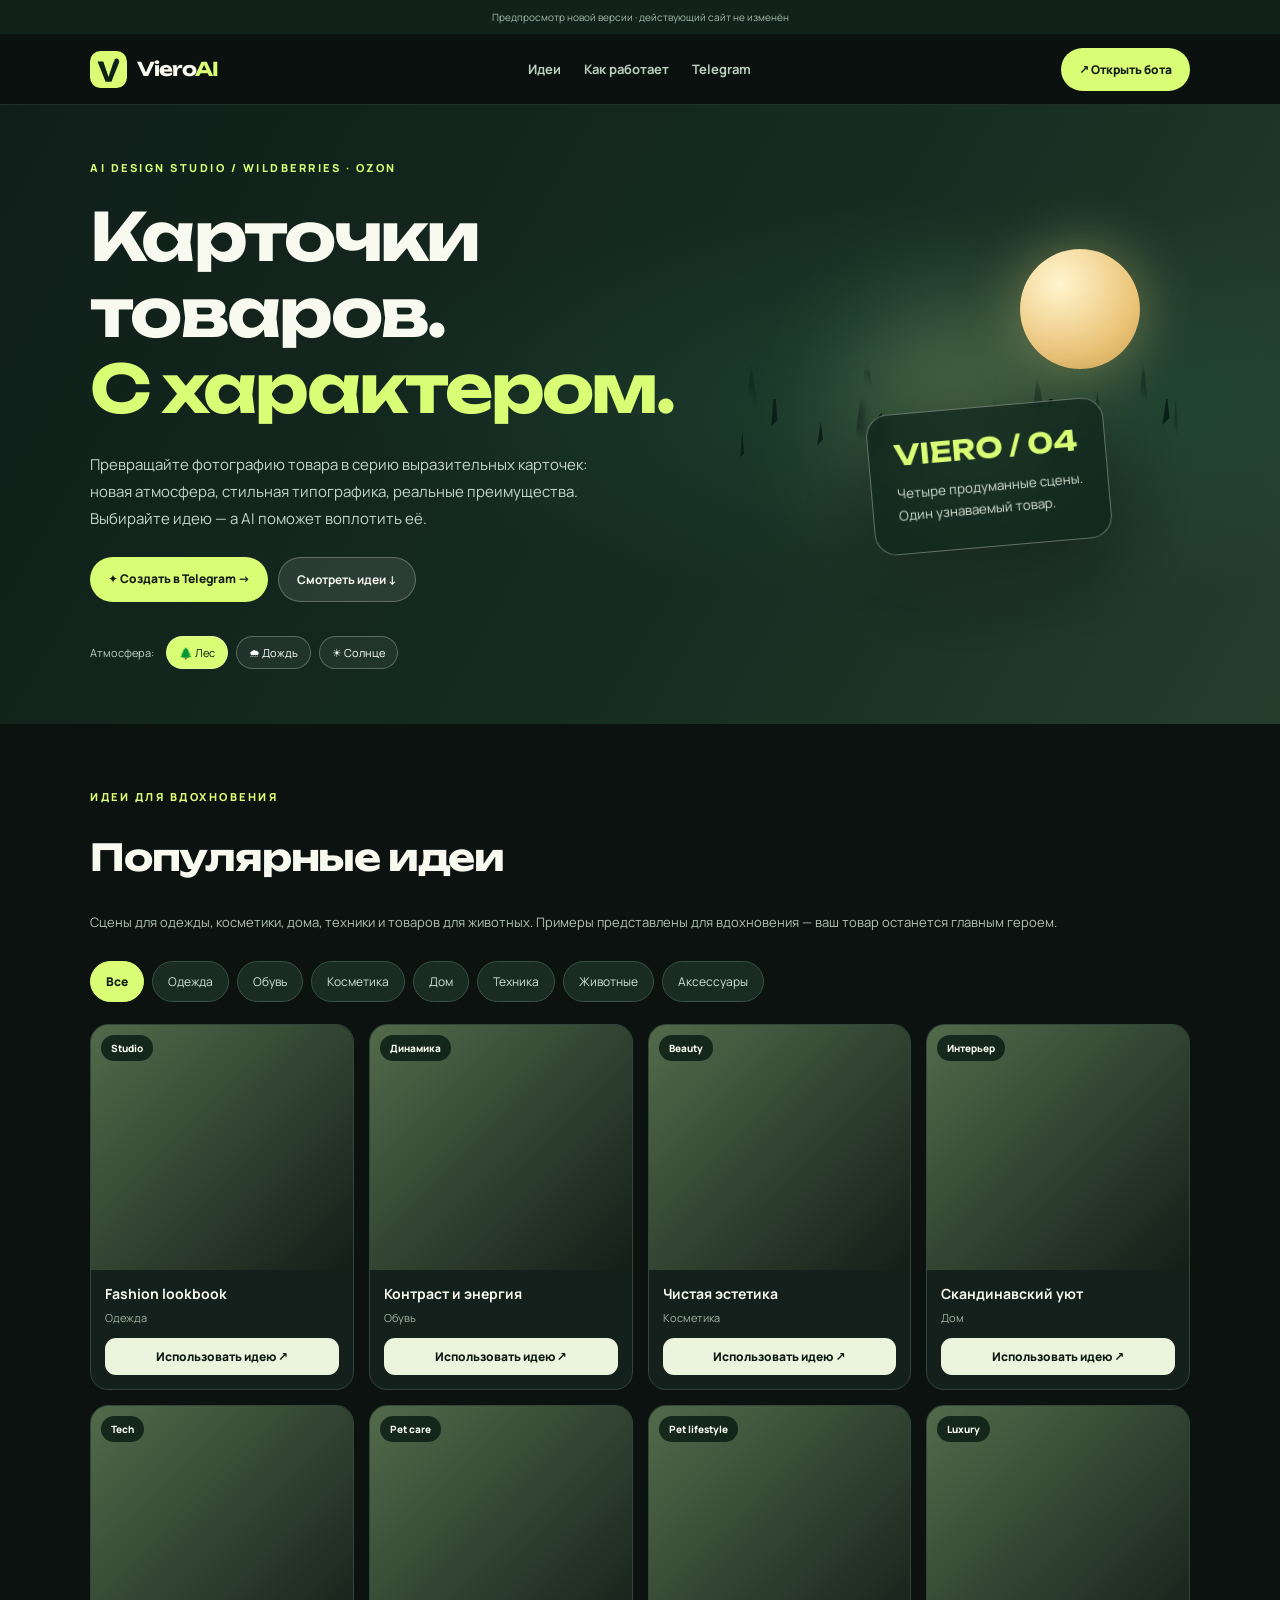
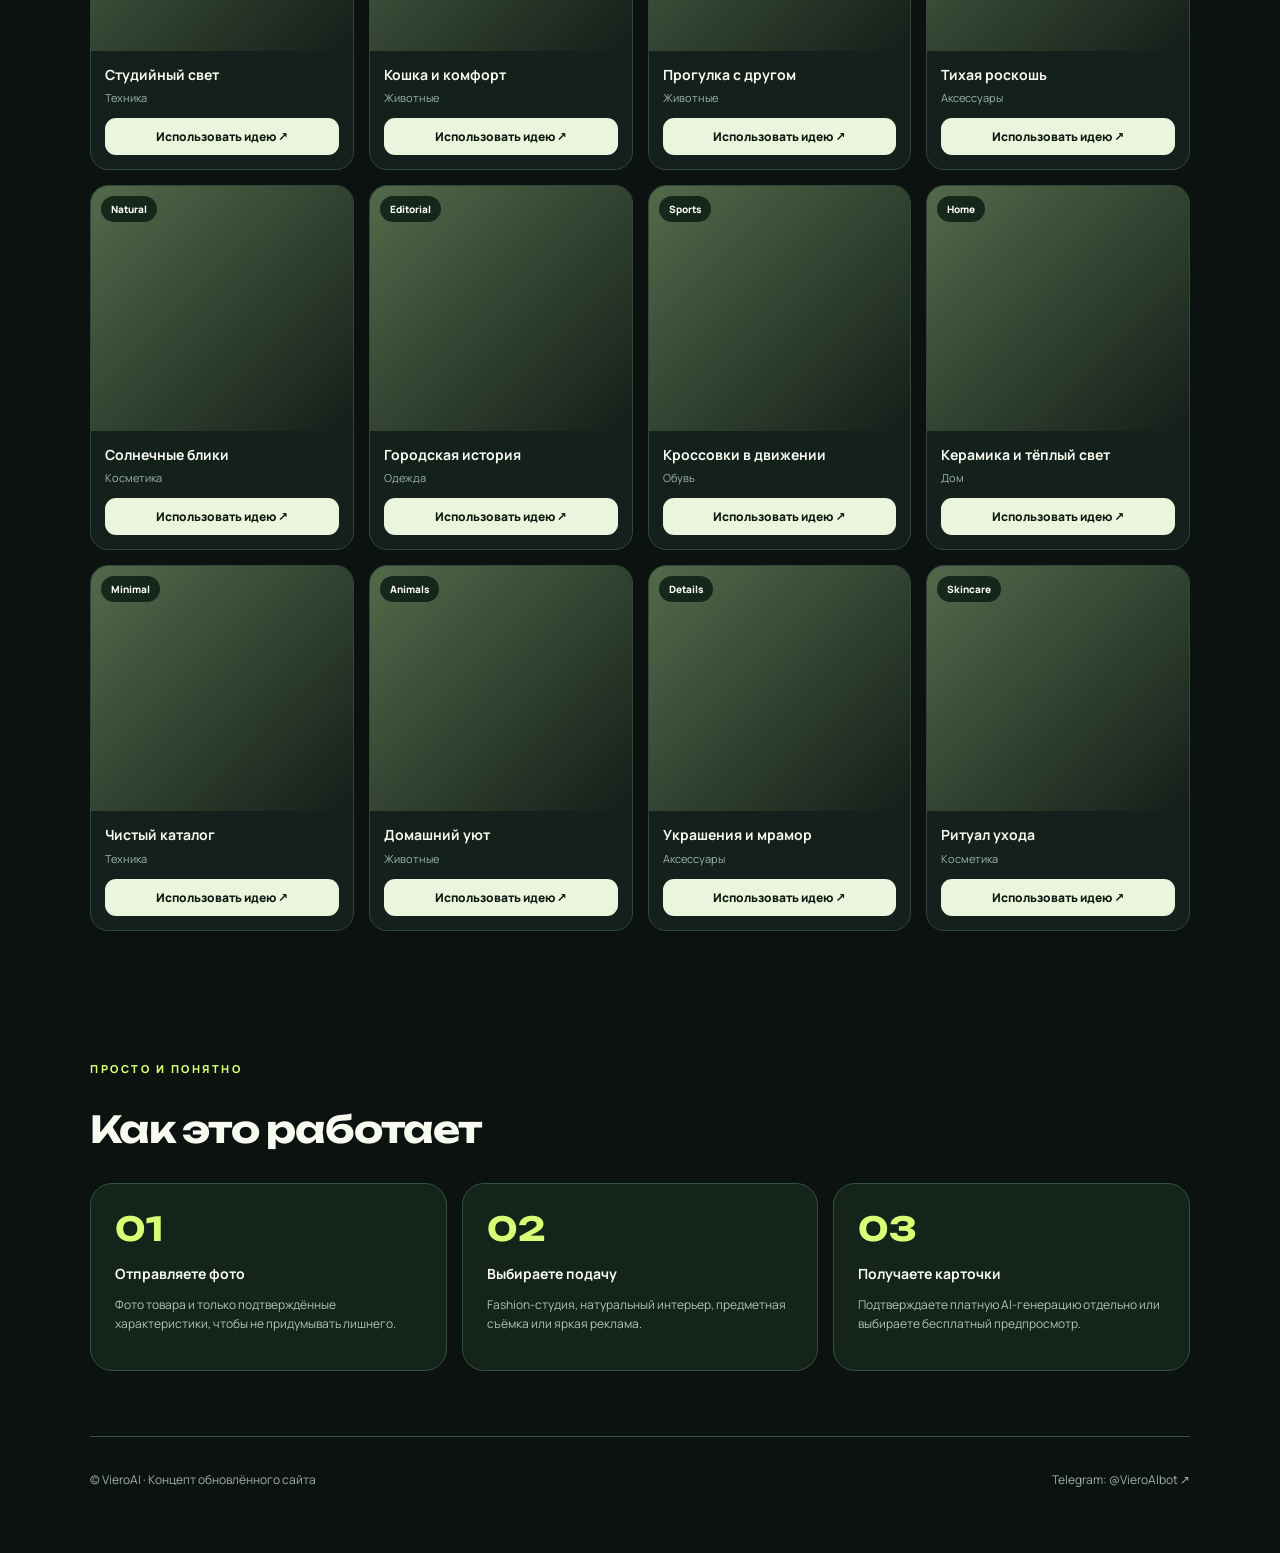
==== preview.html @ 5e3fa4f2 "Add standalone mobile-friendly VieroAI redesign preview" ====
<!doctype html>
<html lang="ru">
<head>
<meta charset="UTF-8"><meta name="viewport" content="width=device-width, initial-scale=1, viewport-fit=cover">
<meta name="theme-color" content="#0b1210"><meta name="description" content="Предпросмотр нового VieroAI — идеи рекламных карточек для маркетплейсов.">
<title>VieroAI — предпросмотр нового сайта</title>
<style>
@import url('https://fonts.googleapis.com/css2?family=Manrope:wght@400;500;600;700;800&family=Unbounded:wght@500;600;700;800&display=swap');
:root{--bg:#0b1210;--panel:#14201b;--txt:#f8faef;--muted:#b0c4b5;--line:#355244;--lime:#d9fd75}
*{box-sizing:border-box}html{scroll-behavior:smooth}body{margin:0;background:var(--bg);color:var(--txt);font-family:Manrope,system-ui,sans-serif}button,a{-webkit-tap-highlight-color:transparent}button{font:inherit;cursor:pointer}a{color:inherit;text-decoration:none}.container{width:min(1100px,calc(100% - 36px));margin:auto}
header{position:sticky;z-index:20;top:0;background:#0b1210e9;backdrop-filter:blur(18px);border-bottom:1px solid #35524480}.head{height:70px;display:flex;align-items:center;justify-content:space-between;gap:14px}.brand{display:flex;align-items:center;gap:10px;font:700 19px Unbounded,Manrope,sans-serif;letter-spacing:-1px}.brand svg{width:37px;height:37px}.brand em{font-style:normal;color:var(--lime)}.nav{display:flex;gap:23px;color:#bccfbe;font-size:13px;font-weight:700}.bot{border-radius:99px;background:var(--lime);color:#111d16;font-size:12px;font-weight:800;padding:13px 18px;white-space:nowrap}
.hero{isolation:isolate;overflow:hidden;position:relative;min-height:575px;background:radial-gradient(ellipse at 80% 48%,#285e446d,transparent 46%),linear-gradient(120deg,#101e19,#162d22 60%,#273d2c)}.hero[data-weather=rain]{background:linear-gradient(130deg,#0c1720,#24414c)}.hero[data-weather=sun]{background:radial-gradient(circle at 79% 25%,#ffc3625c,transparent 40%),linear-gradient(130deg,#222d1d,#596549)}
.hero-inner{display:grid;grid-template-columns:1.15fr .85fr;align-items:center;min-height:575px;position:relative;z-index:2;gap:14px}.hero-text{padding:55px 0}.eyebrow{font-size:11px;color:var(--lime);letter-spacing:2.5px;font-weight:800;text-transform:uppercase}.hero h1{font:700 clamp(35px,5.3vw,66px)/1.15 Unbounded,Manrope,sans-serif;letter-spacing:-2.7px;margin:24px 0}.hero h1 span{color:var(--lime)}.lead{max-width:530px;font-size:15px;line-height:1.8;color:#c6d5c9}.actions{display:flex;gap:10px;flex-wrap:wrap;margin-top:25px}.secondary{background:#ffffff19;border:1px solid #ffffff41;border-radius:99px;padding:13px 18px;font-size:12px;font-weight:700}.weathers{display:flex;align-items:center;flex-wrap:wrap;gap:8px;margin-top:34px}.weathers span{font-size:11px;color:#bdd3c5;margin-right:4px}.weathers button{border:1px solid #ffffff43;border-radius:99px;background:#ffffff0f;color:white;padding:8px 12px;font-size:11px}.weathers button.active{background:var(--lime);color:#0c1b10}
.scene{height:400px;position:relative;display:grid;place-items:center}.halo{position:absolute;border-radius:50%;width:220px;height:220px;background:#ebfeaa35;filter:blur(55px)}.sun{position:absolute;right:50px;top:35px;width:120px;height:120px;border-radius:50%;background:radial-gradient(circle at 33% 28%,#fff5cf,#ecc477 65%,#cba152);box-shadow:0 0 60px #e3cd7f70;transition:all .4s}.forest{position:absolute;bottom:0;width:100%;height:230px;left:0;opacity:.9}.forest:before,.forest:after{content:"";position:absolute;bottom:0;width:100%;height:100%;background:linear-gradient(135deg,transparent 20%,#081d17 20% 38%,transparent 38%) 0 15px/65px 120px repeat-x;clip-path:polygon(0 100%,3% 20%,6% 100%,10% 0%,14% 100%,20% 16%,25% 100%,33% 8%,38% 100%,42% 10%,47% 100%,54% 20%,60% 100%,70% 1%,77% 100%,82% 15%,88% 100%,95% 4%,100% 100%)}.forest:after{opacity:.45;transform:scaleX(-1) translateY(-30px);filter:blur(3px)}.scene-card{position:relative;z-index:2;margin:125px 0 0 60px;border:1px solid #ffffff55;border-radius:22px;background:#0c2118ba;backdrop-filter:blur(12px);padding:26px 25px;box-shadow:0 20px 90px #0008;transform:rotate(-5deg)}.scene-card b{display:block;font:700 28px/1.1 Unbounded,sans-serif;color:var(--lime)}.scene-card small{display:block;margin-top:12px;line-height:1.65;color:#d3e2d3}.rain-layer{pointer-events:none;position:absolute;inset:0;z-index:1;opacity:0}.rain-layer i{position:absolute;left:var(--x);height:70px;width:2px;top:-20%;background:linear-gradient(transparent,#e3f6fd85);animation:rain var(--d) linear infinite;animation-delay:var(--delay)}.hero[data-weather=rain] .rain-layer{opacity:.75}.hero[data-weather=sun] .sun{background:radial-gradient(circle,#fff7bc,#fabe6c);box-shadow:0 0 110px 30px #ffb344a0}@keyframes rain{to{transform:translateY(800px)}}@media(prefers-reduced-motion:reduce){*{animation:none!important;transition:none!important}}
.section{padding:65px 0}.section h2{font:700 clamp(22px,4vw,37px)/1.25 Unbounded,Manrope,sans-serif;letter-spacing:-1.2px}.sub{color:var(--muted);line-height:1.7;font-size:13px}.tags{display:flex;gap:8px;overflow:auto;padding:15px 0 22px;scrollbar-width:none}.tags button{flex:none;padding:11px 15px;border-radius:99px;border:1px solid var(--line);background:#192b23;color:#d2e2d6;font-size:12px}.tags button.active{color:#0e1b11;background:var(--lime);border-color:var(--lime);font-weight:800}.feed{display:grid;grid-template-columns:repeat(4,minmax(0,1fr));gap:15px}.card{background:var(--panel);border:1px solid #32463a;border-radius:18px;overflow:hidden;transition:transform .25s}.card:hover{transform:translateY(-4px)}.photo{height:245px;position:relative;background:linear-gradient(135deg,#526a4a,#131e19)}.photo img{width:100%;height:100%;display:block;object-fit:cover}.pill{position:absolute;top:10px;left:10px;border-radius:99px;padding:6px 10px;font-size:10px;font-weight:800;background:#071810c7}.card-body{padding:14px}.card h3{font-size:14px;line-height:1.45;margin:0 0 5px}.card p{color:#9cb4a5;font-size:11px;margin:0 0 13px}.card button{width:100%;border:0;border-radius:11px;padding:10px;background:#ebf4dc;color:#0d1a11;font-weight:800;font-size:12px}.steps{display:grid;grid-template-columns:repeat(3,1fr);gap:15px;margin-top:22px}.step{background:#14241b;border:1px solid #355044;border-radius:22px;padding:24px}.step b{font:700 33px Unbounded,sans-serif;color:var(--lime)}.step h3{font-size:14px;margin:15px 0 7px}.step p{font-size:12px;color:var(--muted);line-height:1.6}.footer{padding:34px 0 65px;border-top:1px solid var(--line);display:flex;justify-content:space-between;gap:15px;color:#9eb3a5;font-size:12px}.notice{display:block;padding:10px 0;color:#a7bcac;font-size:10px;text-align:center;background:#122119}
@media(max-width:800px){.nav{display:none}.feed{grid-template-columns:repeat(3,minmax(0,1fr))}.photo{height:220px}.hero-inner{grid-template-columns:1fr}.hero-text{padding:45px 0 5px}.hero{min-height:unset}.scene{height:210px}.sun{top:0;right:20%}.scene-card{margin:30px 0 0 0}.forest{height:160px}.hero h1{letter-spacing:-1.8px}}
@media(max-width:560px){.container{width:calc(100% - 32px)}.head{height:64px}.brand{font-size:17px}.bot{padding:12px 13px;font-size:11px}.hero h1{font-size:clamp(31px,9vw,44px);letter-spacing:-1.8px}.lead{font-size:13px}.scene{height:190px}.scene-card{padding:17px 19px}.scene-card b{font-size:22px}.weathers{margin-top:24px}.feed{grid-template-columns:repeat(2,minmax(0,1fr));gap:10px}.photo{height:215px}.card-body{padding:11px}.card h3{font-size:12px}.card p{font-size:10px}.section{padding:48px 0}.steps{grid-template-columns:1fr}.step{padding:20px}.footer{display:block}.footer a{display:inline-block;margin-top:10px}}
</style>
</head>
<body>
<div class="notice">Предпросмотр новой версии · действующий сайт не изменён</div>
<header><div class="container head">
<a href="#home" class="brand"><svg viewBox="0 0 64 64" xmlns="http://www.w3.org/2000/svg" aria-hidden="true"><rect width="64" height="64" rx="18" fill="#dafb73"/><path d="M13 18h10l9 27 9-27h10L37 53H27z" fill="#0a2117"/><circle cx="46" cy="17" r="4" fill="#0a2117"/></svg><span>Viero<em>AI</em></span></a>
<nav class="nav"><a href="#ideas">Идеи</a><a href="#how">Как работает</a><a href="#bot">Telegram</a></nav>
<a class="bot" href="https://t.me/VieroAIbot">↗ Открыть бота</a>
</div></header>
<main><section id="home" class="hero" data-weather="forest"><div class="rain-layer" id="rain"></div><div class="container hero-inner">
<div class="hero-text"><div class="eyebrow">AI design studio / Wildberries · Ozon</div>
<h1>Карточки товаров.<br><span>С характером.</span></h1>
<p class="lead">Превращайте фотографию товара в серию выразительных карточек: новая атмосфера, стильная типографика, реальные преимущества. Выбирайте идею — а AI поможет воплотить её.</p>
<div class="actions"><a class="bot" href="https://t.me/VieroAIbot">✦ Создать в Telegram →</a><a class="secondary" href="#ideas">Смотреть идеи ↓</a></div>
<div class="weathers"><span>Атмосфера:</span><button data-weather="forest" class="active">🌲 Лес</button><button data-weather="rain">🌧 Дождь</button><button data-weather="sun">☀️ Солнце</button></div>
</div><div class="scene"><div class="halo"></div><div class="sun"></div><div class="forest"></div><div class="scene-card"><b>VIERO / 04</b><small>Четыре продуманные сцены.<br>Один узнаваемый товар.</small></div></div>
</div></section>
<section class="section container" id="ideas"><div class="eyebrow">Идеи для вдохновения</div><h2>Популярные идеи</h2><p class="sub">Сцены для одежды, косметики, дома, техники и товаров для животных. Примеры представлены для вдохновения — ваш товар останется главным героем.</p>
<div class="tags" id="cats"></div><div class="feed" id="cards"></div></section>
<section class="section container" id="how"><div class="eyebrow">Просто и понятно</div><h2>Как это работает</h2><div class="steps">
<div class="step"><b>01</b><h3>Отправляете фото</h3><p>Фото товара и только подтверждённые характеристики, чтобы не придумывать лишнего.</p></div>
<div class="step"><b>02</b><h3>Выбираете подачу</h3><p>Fashion-студия, натуральный интерьер, предметная съёмка или яркая реклама.</p></div>
<div class="step"><b>03</b><h3>Получаете карточки</h3><p>Подтверждаете платную AI-генерацию отдельно или выбираете бесплатный предпросмотр.</p></div>
</div></section></main>
<footer class="container footer"><span>© VieroAI · Концепт обновлённого сайта</span><a href="https://t.me/VieroAIbot">Telegram: @VieroAIbot ↗</a></footer>
<script>
(function(){
const hero=document.querySelector('.hero');document.querySelectorAll('[data-weather]').forEach(function(b){if(b.tagName!=='BUTTON')return;b.addEventListener('click',function(){hero.dataset.weather=b.dataset.weather;document.querySelectorAll('.weathers button').forEach(function(x){x.classList.toggle('active',x===b)})})});
var rain=document.getElementById('rain');for(var i=0;i<32;i++){var p=document.createElement('i');p.style.setProperty('--x',(i*3.4+1)+'%');p.style.setProperty('--d',(1+(i%5)*.23)+'s');p.style.setProperty('--delay',(-i*.21)+'s');rain.appendChild(p)}
const items=[
['Одежда','Fashion lookbook','Studio','photo-1483985988355-763728e1935b'],
['Обувь','Контраст и энергия','Динамика','photo-1542291026-7eec264c27ff'],
['Косметика','Чистая эстетика','Beauty','photo-1608248543803-ba4f8c70ae0b'],
['Дом','Скандинавский уют','Интерьер','photo-1600210492486-724fe5c67fb0'],
['Техника','Студийный свет','Tech','photo-1505740420928-5e560c06d30e'],
['Животные','Кошка и комфорт','Pet care','photo-1514888286974-6c03e2ca1dba'],
['Животные','Прогулка с другом','Pet lifestyle','photo-1552053831-71594a27632d'],
['Аксессуары','Тихая роскошь','Luxury','photo-1524592094714-0f0654e20314'],
['Косметика','Солнечные блики','Natural','photo-1596462502278-27bfdc403348'],
['Одежда','Городская история','Editorial','photo-1529139574466-a303027c1d8b'],
['Обувь','Кроссовки в движении','Sports','photo-1600185365926-3a2ce3cdb9eb'],
['Дом','Керамика и тёплый свет','Home','photo-1490312278390-ab64016e0aa9'],
['Техника','Чистый каталог','Minimal','photo-1583394838336-acd977736f90'],
['Животные','Домашний уют','Animals','photo-1573865526739-10659fec78a5'],
['Аксессуары','Украшения и мрамор','Details','photo-1617038260897-41a1f14a8ca0'],
['Косметика','Ритуал ухода','Skincare','photo-1601049541289-9b1b7bbbfe19']
];
const cats=['Все','Одежда','Обувь','Косметика','Дом','Техника','Животные','Аксессуары'];var chosen='Все',bar=document.getElementById('cats'),cards=document.getElementById('cards');
function show(){cards.textContent='';items.filter(function(x){return chosen==='Все'||x[0]===chosen}).forEach(function(x){var card=document.createElement('article');card.className='card';var img=document.createElement('img');img.loading='lazy';img.src='https://images.unsplash.com/'+x[3]+'?auto=format&fit=crop&w=560&q=80';img.alt='Пример идеи: '+x[1];img.onerror=function(){img.style.display='none'};var photo=document.createElement('div');photo.className='photo';photo.appendChild(img);var pill=document.createElement('span');pill.className='pill';pill.textContent=x[2];photo.appendChild(pill);var body=document.createElement('div');body.className='card-body';var name=document.createElement('h3');name.textContent=x[1];var category=document.createElement('p');category.textContent=x[0];var go=document.createElement('button');go.textContent='Использовать идею ↗';go.addEventListener('click',function(){window.location.href='https://t.me/VieroAIbot'});body.append(name,category,go);card.append(photo,body);cards.appendChild(card)})}
cats.forEach(function(c){var btn=document.createElement('button');btn.textContent=c;btn.className=c==='Все'?'active':'';btn.onclick=function(){chosen=c;bar.querySelectorAll('button').forEach(function(b){b.classList.toggle('active',b===btn)});show()};bar.appendChild(btn)});show();
})();
</script></body></html>
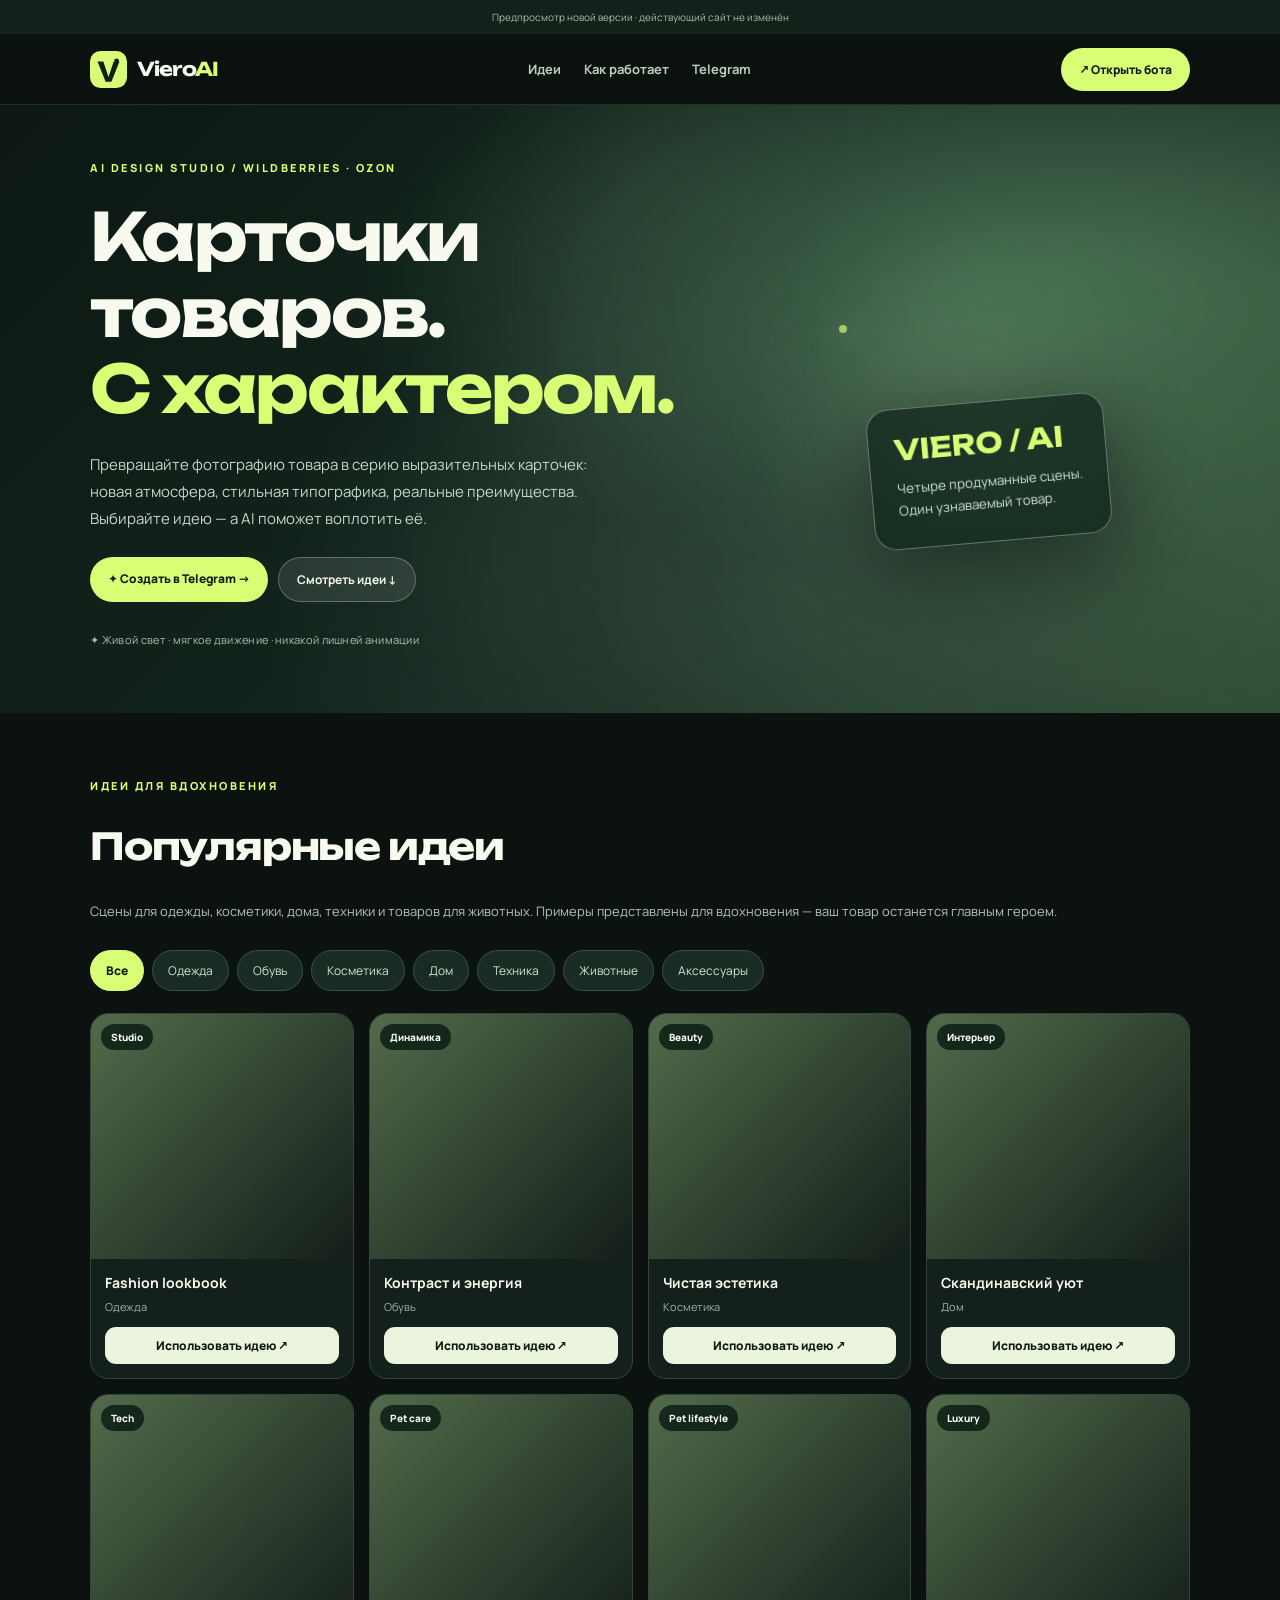
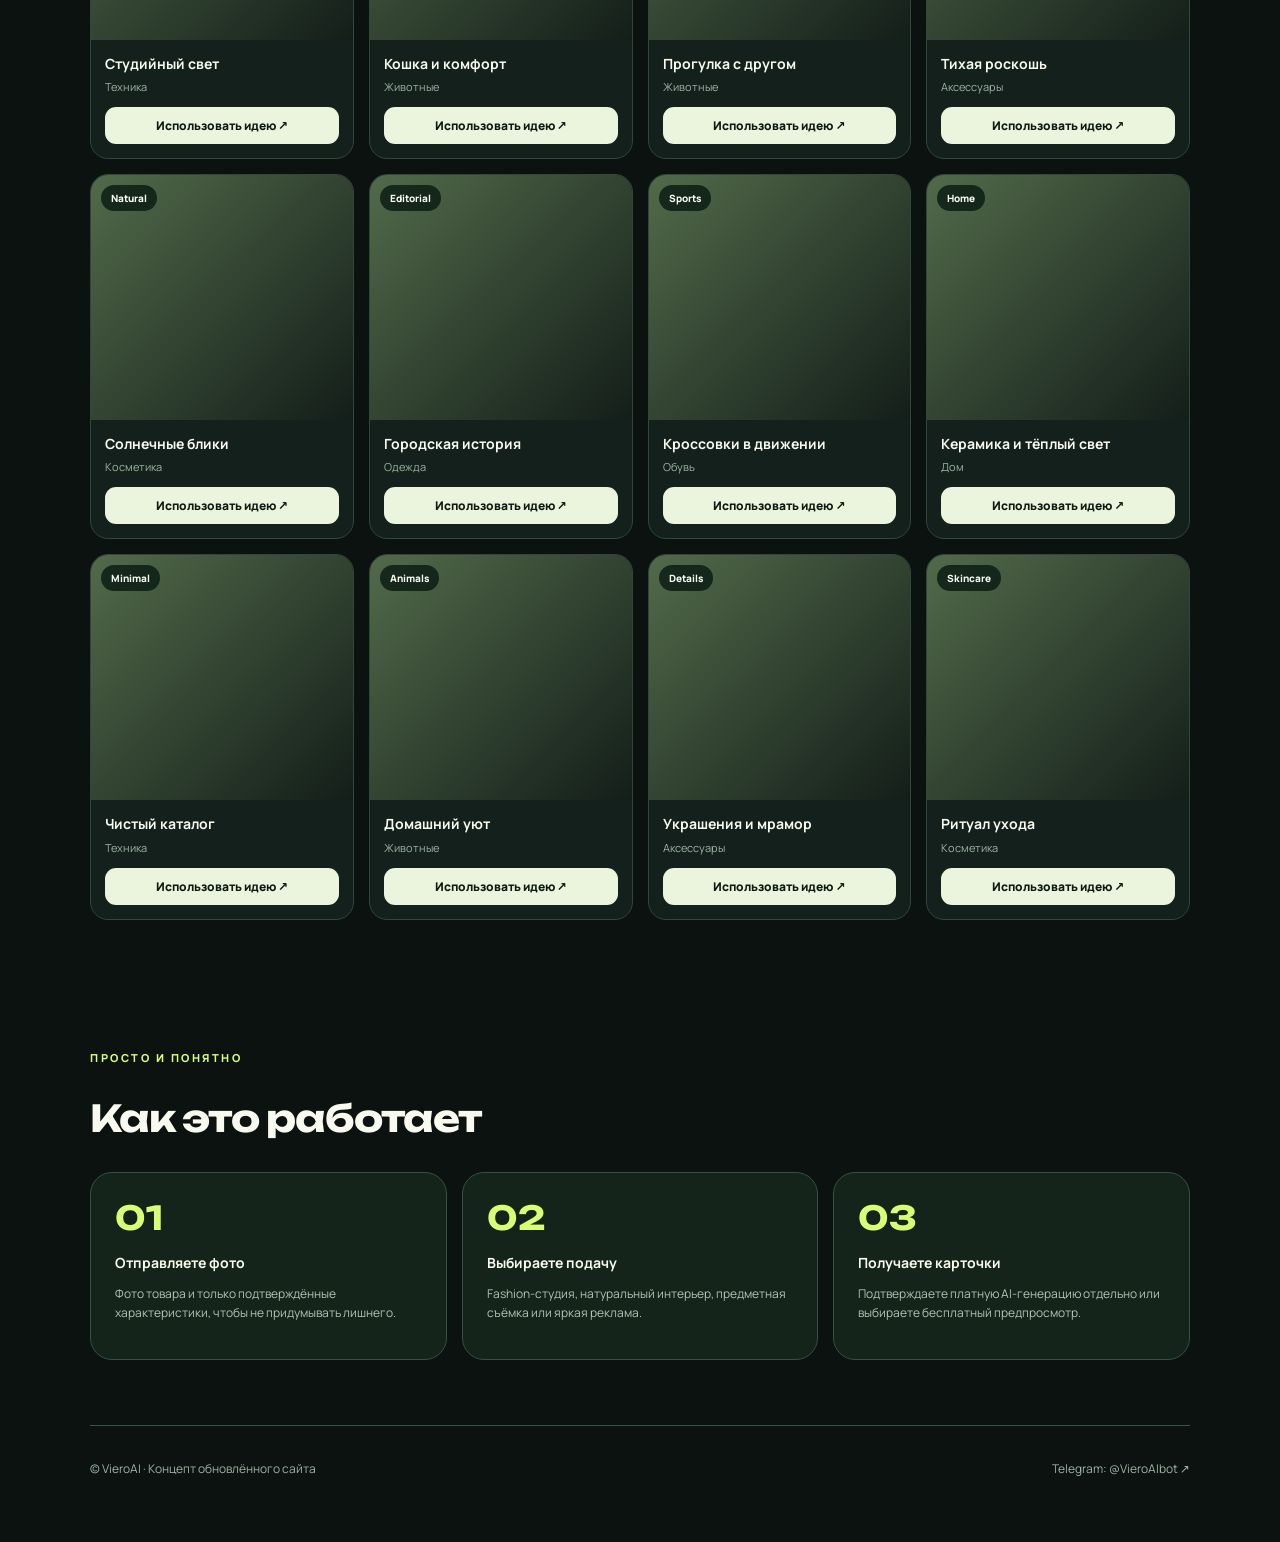
==== commit 33b08c06: "Simplify preview to a single subtle ambient animated forest aesthetic" ====
--- a/preview.html
+++ b/preview.html
@@ -15,6 +15,22 @@
 .section{padding:65px 0}.section h2{font:700 clamp(22px,4vw,37px)/1.25 Unbounded,Manrope,sans-serif;letter-spacing:-1.2px}.sub{color:var(--muted);line-height:1.7;font-size:13px}.tags{display:flex;gap:8px;overflow:auto;padding:15px 0 22px;scrollbar-width:none}.tags button{flex:none;padding:11px 15px;border-radius:99px;border:1px solid var(--line);background:#192b23;color:#d2e2d6;font-size:12px}.tags button.active{color:#0e1b11;background:var(--lime);border-color:var(--lime);font-weight:800}.feed{display:grid;grid-template-columns:repeat(4,minmax(0,1fr));gap:15px}.card{background:var(--panel);border:1px solid #32463a;border-radius:18px;overflow:hidden;transition:transform .25s}.card:hover{transform:translateY(-4px)}.photo{height:245px;position:relative;background:linear-gradient(135deg,#526a4a,#131e19)}.photo img{width:100%;height:100%;display:block;object-fit:cover}.pill{position:absolute;top:10px;left:10px;border-radius:99px;padding:6px 10px;font-size:10px;font-weight:800;background:#071810c7}.card-body{padding:14px}.card h3{font-size:14px;line-height:1.45;margin:0 0 5px}.card p{color:#9cb4a5;font-size:11px;margin:0 0 13px}.card button{width:100%;border:0;border-radius:11px;padding:10px;background:#ebf4dc;color:#0d1a11;font-weight:800;font-size:12px}.steps{display:grid;grid-template-columns:repeat(3,1fr);gap:15px;margin-top:22px}.step{background:#14241b;border:1px solid #355044;border-radius:22px;padding:24px}.step b{font:700 33px Unbounded,sans-serif;color:var(--lime)}.step h3{font-size:14px;margin:15px 0 7px}.step p{font-size:12px;color:var(--muted);line-height:1.6}.footer{padding:34px 0 65px;border-top:1px solid var(--line);display:flex;justify-content:space-between;gap:15px;color:#9eb3a5;font-size:12px}.notice{display:block;padding:10px 0;color:#a7bcac;font-size:10px;text-align:center;background:#122119}
 @media(max-width:800px){.nav{display:none}.feed{grid-template-columns:repeat(3,minmax(0,1fr))}.photo{height:220px}.hero-inner{grid-template-columns:1fr}.hero-text{padding:45px 0 5px}.hero{min-height:unset}.scene{height:210px}.sun{top:0;right:20%}.scene-card{margin:30px 0 0 0}.forest{height:160px}.hero h1{letter-spacing:-1.8px}}
 @media(max-width:560px){.container{width:calc(100% - 32px)}.head{height:64px}.brand{font-size:17px}.bot{padding:12px 13px;font-size:11px}.hero h1{font-size:clamp(31px,9vw,44px);letter-spacing:-1.8px}.lead{font-size:13px}.scene{height:190px}.scene-card{padding:17px 19px}.scene-card b{font-size:22px}.weathers{margin-top:24px}.feed{grid-template-columns:repeat(2,minmax(0,1fr));gap:10px}.photo{height:215px}.card-body{padding:11px}.card h3{font-size:12px}.card p{font-size:10px}.section{padding:48px 0}.steps{grid-template-columns:1fr}.step{padding:20px}.footer{display:block}.footer a{display:inline-block;margin-top:10px}}
+
+/* A single calm ambient atmosphere: slow moving light and haze. No weather UI. */
+.hero{background:radial-gradient(ellipse at 77% 28%,#305f4180 0%,transparent 48%),linear-gradient(135deg,#0d1813,#14271f 58%,#253e2b);}
+.ambient-glow{position:absolute;inset:-25%;pointer-events:none;z-index:0;background:radial-gradient(ellipse at 72% 35%,#9ed19e4a,transparent 34%),radial-gradient(ellipse at 85% 65%,#a5f7ab26,transparent 42%);filter:blur(34px);animation:ambient-drift 20s ease-in-out infinite alternate;transform-origin:70% 45%}
+.ambient-mist{position:absolute;pointer-events:none;z-index:1;inset:0;opacity:.65;background:linear-gradient(105deg,transparent 28%,#d6f2cc0a 45%,transparent 60%),radial-gradient(ellipse at 65% 80%,#c4e7cb24,transparent 50%);animation:mist-glide 26s ease-in-out infinite alternate}
+.scene .halo{background:#c3eab625;filter:blur(65px);animation:halo-pulse 9s ease-in-out infinite alternate}
+.glint{position:absolute;z-index:1;width:8px;height:8px;border-radius:50%;background:#d9fd75aa;box-shadow:0 0 30px #caff9d87;animation:glint-rise 10s ease-in-out infinite alternate}
+.glint-one{top:29%;left:24%}.glint-two{top:63%;right:22%;width:5px;height:5px;animation-delay:-4s}
+.scene-card{animation:card-hover 8s ease-in-out infinite alternate}
+.atmosphere-note{color:#cce4d3;opacity:.8;font-size:11px;letter-spacing:.3px;margin-top:30px}
+@keyframes ambient-drift{from{transform:translate3d(-2%,-1%,0) scale(1)}to{transform:translate3d(4%,3%,0) scale(1.06)}}
+@keyframes mist-glide{from{transform:translateX(-4%);opacity:.35}to{transform:translateX(5%);opacity:.72}}
+@keyframes halo-pulse{to{opacity:.55;transform:scale(1.2)}}
+@keyframes glint-rise{to{transform:translateY(-38px);opacity:.24}}
+@keyframes card-hover{to{transform:rotate(-3deg) translateY(-7px)}}
+@media(prefers-reduced-motion:reduce){.ambient-glow,.ambient-mist,.scene .halo,.glint,.scene-card{animation:none!important}}
 </style>
 </head>
 <body>
@@ -24,13 +40,13 @@
 <nav class="nav"><a href="#ideas">Идеи</a><a href="#how">Как работает</a><a href="#bot">Telegram</a></nav>
 <a class="bot" href="https://t.me/VieroAIbot">↗ Открыть бота</a>
 </div></header>
-<main><section id="home" class="hero" data-weather="forest"><div class="rain-layer" id="rain"></div><div class="container hero-inner">
+<main><section id="home" class="hero"><div class="ambient-glow"></div><div class="ambient-mist"></div><div class="container hero-inner">
 <div class="hero-text"><div class="eyebrow">AI design studio / Wildberries · Ozon</div>
 <h1>Карточки товаров.<br><span>С характером.</span></h1>
 <p class="lead">Превращайте фотографию товара в серию выразительных карточек: новая атмосфера, стильная типографика, реальные преимущества. Выбирайте идею — а AI поможет воплотить её.</p>
 <div class="actions"><a class="bot" href="https://t.me/VieroAIbot">✦ Создать в Telegram →</a><a class="secondary" href="#ideas">Смотреть идеи ↓</a></div>
-<div class="weathers"><span>Атмосфера:</span><button data-weather="forest" class="active">🌲 Лес</button><button data-weather="rain">🌧 Дождь</button><button data-weather="sun">☀️ Солнце</button></div>
-</div><div class="scene"><div class="halo"></div><div class="sun"></div><div class="forest"></div><div class="scene-card"><b>VIERO / 04</b><small>Четыре продуманные сцены.<br>Один узнаваемый товар.</small></div></div>
+<p class="atmosphere-note">✦ Живой свет · мягкое движение · никакой лишней анимации</p>
+</div><div class="scene"><div class="halo"></div><div class="glint glint-one"></div><div class="glint glint-two"></div><div class="scene-card"><b>VIERO / AI</b><small>Четыре продуманные сцены.<br>Один узнаваемый товар.</small></div></div>
 </div></section>
 <section class="section container" id="ideas"><div class="eyebrow">Идеи для вдохновения</div><h2>Популярные идеи</h2><p class="sub">Сцены для одежды, косметики, дома, техники и товаров для животных. Примеры представлены для вдохновения — ваш товар останется главным героем.</p>
 <div class="tags" id="cats"></div><div class="feed" id="cards"></div></section>
@@ -42,8 +58,6 @@
 <footer class="container footer"><span>© VieroAI · Концепт обновлённого сайта</span><a href="https://t.me/VieroAIbot">Telegram: @VieroAIbot ↗</a></footer>
 <script>
 (function(){
-const hero=document.querySelector('.hero');document.querySelectorAll('[data-weather]').forEach(function(b){if(b.tagName!=='BUTTON')return;b.addEventListener('click',function(){hero.dataset.weather=b.dataset.weather;document.querySelectorAll('.weathers button').forEach(function(x){x.classList.toggle('active',x===b)})})});
-var rain=document.getElementById('rain');for(var i=0;i<32;i++){var p=document.createElement('i');p.style.setProperty('--x',(i*3.4+1)+'%');p.style.setProperty('--d',(1+(i%5)*.23)+'s');p.style.setProperty('--delay',(-i*.21)+'s');rain.appendChild(p)}
 const items=[
 ['Одежда','Fashion lookbook','Studio','photo-1483985988355-763728e1935b'],
 ['Обувь','Контраст и энергия','Динамика','photo-1542291026-7eec264c27ff'],
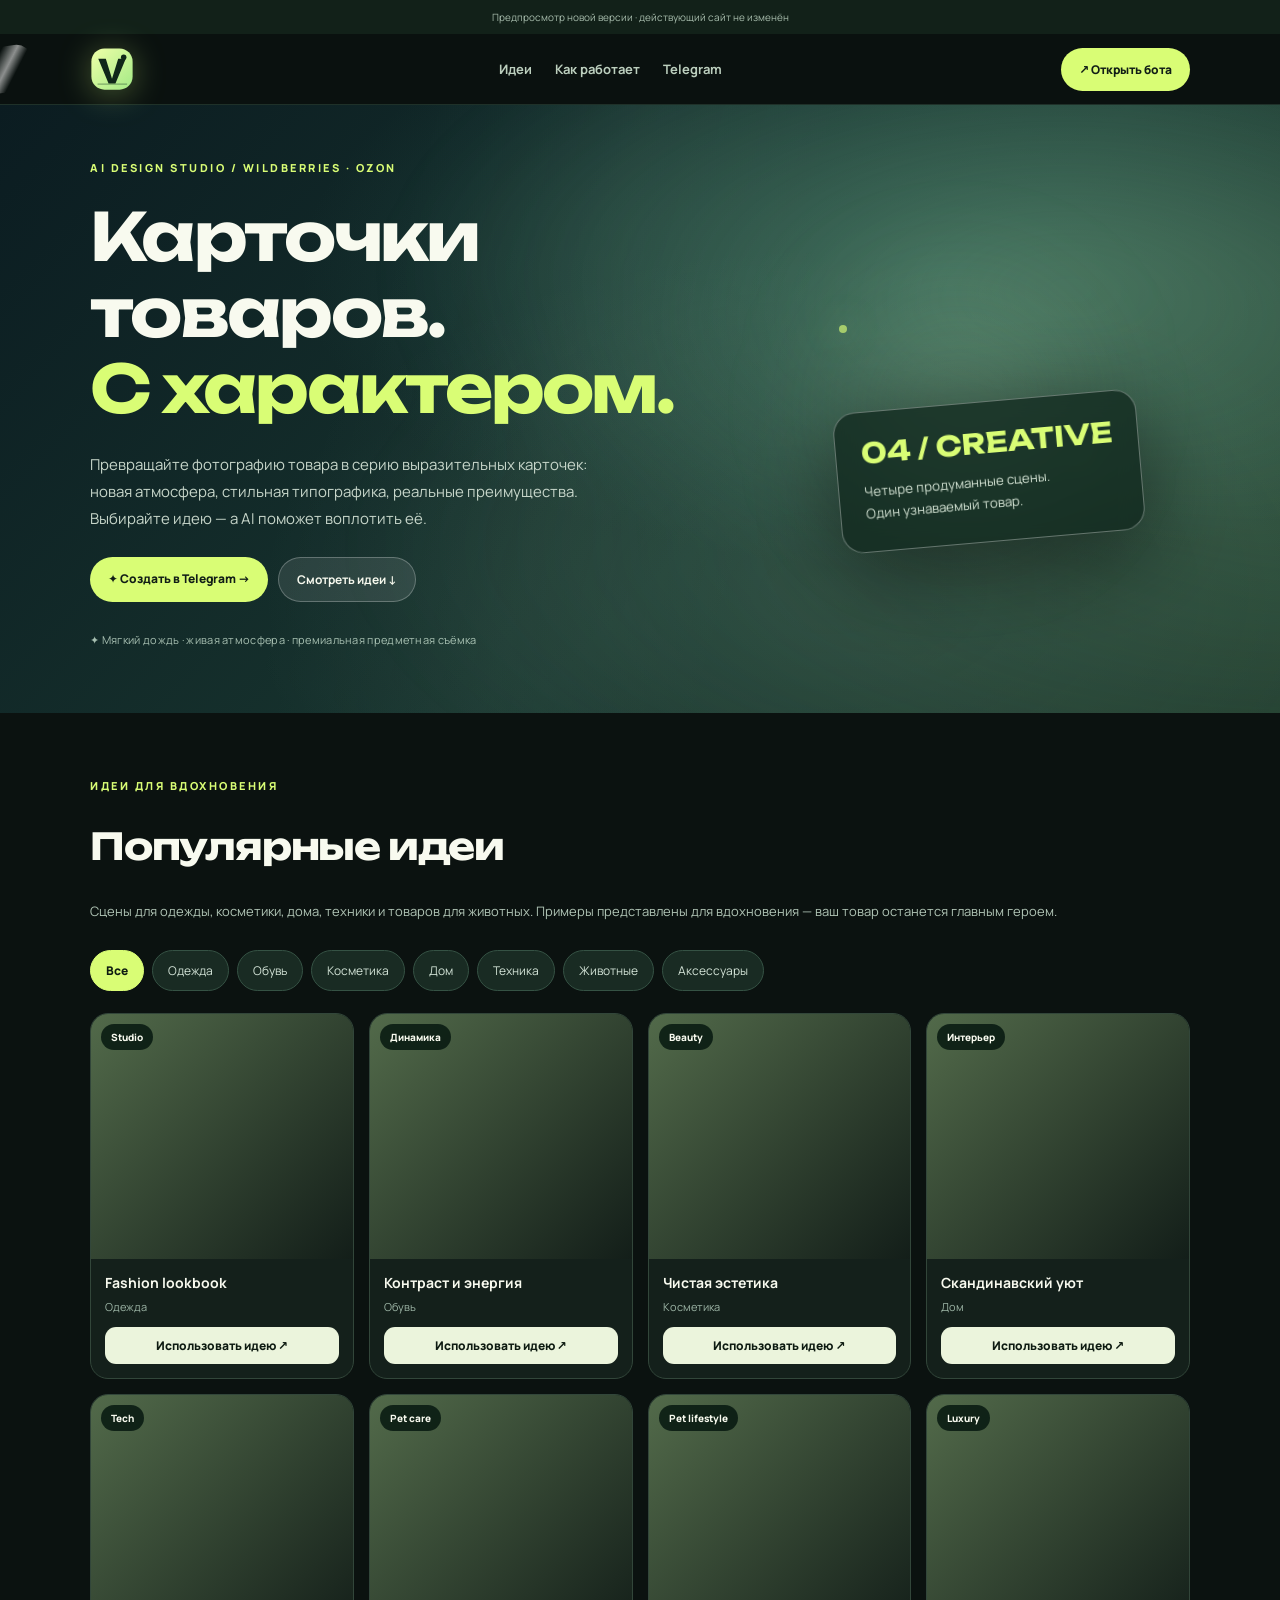
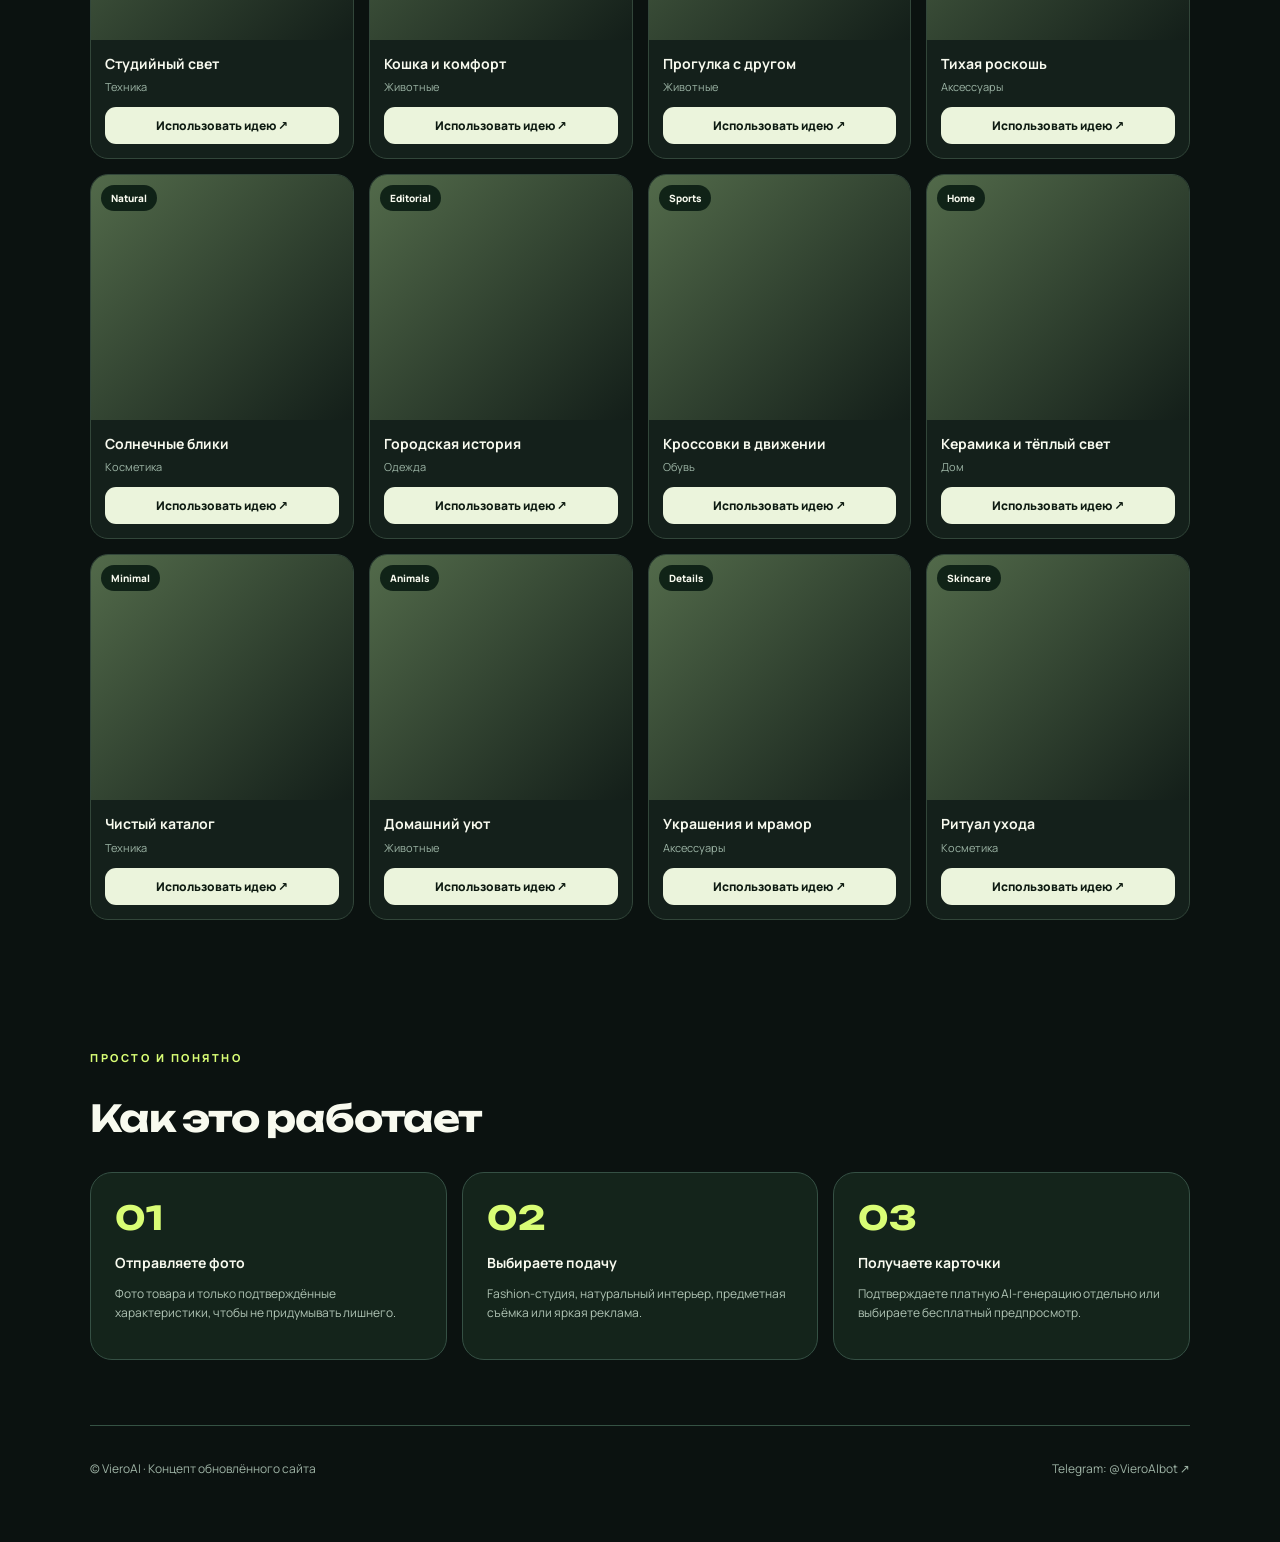
==== commit cc101af7: "Animate rain, scroll-reveal cards and sliding logo mark in mobile preview" ====
--- a/preview.html
+++ b/preview.html
@@ -31,22 +31,52 @@
 @keyframes glint-rise{to{transform:translateY(-38px);opacity:.24}}
 @keyframes card-hover{to{transform:rotate(-3deg) translateY(-7px)}}
 @media(prefers-reduced-motion:reduce){.ambient-glow,.ambient-mist,.scene .halo,.glint,.scene-card{animation:none!important}}
+
+/* VieroAI animated rainy editorial: light performance budget on mobile. */
+.brand-mark{position:relative;display:inline-flex;align-items:center;width:70px;height:54px;justify-content:flex-start;isolation:isolate;overflow:visible}
+.brand-track{position:relative;display:block;width:44px;height:44px;transform-origin:center;animation:logo-enter 850ms cubic-bezier(.19,1.2,.3,1) both,logo-cruise 11s ease-in-out 1s infinite}
+.brand-track .animated-logo{display:block;width:44px;height:44px;filter:drop-shadow(0 4px 16px #d4ff8052);transition:filter .4s}
+.brand-mark:hover .animated-logo{filter:drop-shadow(0 7px 22px #d4ff80a0)}
+.brand-sheen{position:absolute;inset:-15px;background:linear-gradient(125deg,transparent 35%,#fff8 48%,transparent 58%);transform:translateX(-140%) rotate(-8deg);animation:logo-gleam 8s ease-in-out 1.5s infinite;pointer-events:none;clip-path:inset(14px 12px 14px 0 round 16px)}
+@keyframes logo-enter{0%{transform:translateX(-55px) rotate(-25deg) scale(.4);opacity:0}75%{transform:translateX(7px) rotate(8deg) scale(1.07);opacity:1}100%{transform:translateX(0) rotate(0) scale(1);opacity:1}}
+@keyframes logo-cruise{0%,18%,65%,100%{transform:translateX(0) rotate(0)}35%{transform:translateX(16px) rotate(7deg)}50%{transform:translateX(12px) rotate(-4deg)}}
+@keyframes logo-gleam{0%,55%,100%{transform:translateX(-130%) rotate(-8deg)}66%{transform:translateX(130%) rotate(-8deg)}}
+.rain-screen,.rain-hero{pointer-events:none;position:fixed;z-index:13;inset:0;overflow:hidden;opacity:.37;transform:translateZ(0);contain:strict}
+.rain-hero{position:absolute;z-index:1;opacity:.48;contain:layout paint}
+.rain-screen i,.rain-hero i{position:absolute;top:-120px;width:1px;height:var(--length,65px);border-radius:50%;background:linear-gradient(to bottom,transparent,#d1eff5cb);opacity:var(--opacity,.6);transform:translate3d(0,-120px,0) rotate(11deg);animation:rain-fall var(--duration,1.3s) linear var(--delay,0s) infinite;will-change:transform}
+@keyframes rain-fall{to{transform:translate3d(-120px,calc(100vh + 260px),0) rotate(11deg)}}
+.hero{background:radial-gradient(ellipse at 73% 27%,#336c6087 0%,transparent 48%),linear-gradient(135deg,#0b1c21,#18352f 60%,#1b3329)}
+.hero .ambient-mist{z-index:0;opacity:.64}
+.feed .card{transition:transform .55s cubic-bezier(.2,.75,.24,1),opacity .65s ease,border-color .3s,box-shadow .5s;transition-delay:var(--reveal-delay,0ms),var(--reveal-delay,0ms),0ms,0ms;will-change:auto;opacity:0;transform:translateY(26px) scale(.975)}
+.feed .card.is-visible{opacity:1;transform:translateY(0) scale(1)}
+.feed .card .photo{overflow:hidden}
+.feed .card .photo:after{content:"";pointer-events:none;position:absolute;inset:0;background:linear-gradient(112deg,transparent 25%,#ffffff17 46%,transparent 62%);transform:translateX(-110%);transition:transform 850ms ease}
+.feed .card .photo img{transition:transform 1s cubic-bezier(.2,.8,.2,1),filter .6s;transform:scale(1.01)}
+.feed .card .pill{transition:transform .4s ease;background:#071810d9}
+.feed .card.is-visible .pill{animation:tag-peek .65s ease both;animation-delay:.3s}
+@keyframes tag-peek{from{transform:translateY(-8px);opacity:0}to{transform:translateY(0);opacity:1}}
+@media(hover:hover){.feed .card.is-visible:hover{transform:translateY(-7px) scale(1.015);border-color:#b2ec8a95;box-shadow:0 18px 40px #0007}.feed .card:hover .photo img{transform:scale(1.095);filter:saturate(1.09)}.feed .card:hover .photo:after{transform:translateX(110%)}}
+.card button:active{transform:scale(.985)}
+.step{transition:transform .35s,border-color .35s}.step:hover{border-color:#96dc83aa;transform:translateY(-4px)}
+@media(max-width:560px){.brand-mark{width:58px}.brand-track,.brand-track .animated-logo{width:42px;height:42px}.rain-screen{opacity:.22}.rain-hero{opacity:.32}.feed .card .photo img{transition-duration:.6s}}
+@media(prefers-reduced-motion:reduce){html{scroll-behavior:auto}.brand-track,.brand-sheen,.rain-screen i,.rain-hero i,.feed .card .pill{animation:none!important}.feed .card{opacity:1!important;transform:none!important;transition:none!important}.feed .card .photo img,.step,.feed .card .photo:after{transition:none!important}}
+
 </style>
 </head>
 <body>
 <div class="notice">Предпросмотр новой версии · действующий сайт не изменён</div>
 <header><div class="container head">
-<a href="#home" class="brand"><svg viewBox="0 0 64 64" xmlns="http://www.w3.org/2000/svg" aria-hidden="true"><rect width="64" height="64" rx="18" fill="#dafb73"/><path d="M13 18h10l9 27 9-27h10L37 53H27z" fill="#0a2117"/><circle cx="46" cy="17" r="4" fill="#0a2117"/></svg><span>Viero<em>AI</em></span></a>
+<a href="#home" class="brand brand-mark" aria-label="VieroAI — на главную" title="VieroAI"><span class="brand-track"><svg class="animated-logo" viewBox="0 0 64 64" xmlns="http://www.w3.org/2000/svg" aria-hidden="true"><defs><linearGradient id="logo-gradient" x1="0" x2="1" y1="0" y2="1"><stop offset="0%" stop-color="#efffa8"/><stop offset="100%" stop-color="#a3ea86"/></linearGradient></defs><rect x="2" y="2" width="60" height="60" rx="19" fill="url(#logo-gradient)"/><path d="M12 17h11l9 29 9-29h11L37 53H27z" fill="#102719"/><circle cx="49" cy="15" r="4" fill="#102719"/><path d="M11 54h43" stroke="#113820" stroke-width="2" opacity=".35"/></svg><span class="brand-sheen"></span></span></a>
 <nav class="nav"><a href="#ideas">Идеи</a><a href="#how">Как работает</a><a href="#bot">Telegram</a></nav>
 <a class="bot" href="https://t.me/VieroAIbot">↗ Открыть бота</a>
 </div></header>
-<main><section id="home" class="hero"><div class="ambient-glow"></div><div class="ambient-mist"></div><div class="container hero-inner">
+<div class="rain-screen" id="rain-screen" aria-hidden="true"></div><main><section id="home" class="hero"><div class="ambient-glow"></div><div class="ambient-mist"></div><div class="rain-hero" id="rain-hero" aria-hidden="true"></div><div class="container hero-inner">
 <div class="hero-text"><div class="eyebrow">AI design studio / Wildberries · Ozon</div>
 <h1>Карточки товаров.<br><span>С характером.</span></h1>
 <p class="lead">Превращайте фотографию товара в серию выразительных карточек: новая атмосфера, стильная типографика, реальные преимущества. Выбирайте идею — а AI поможет воплотить её.</p>
 <div class="actions"><a class="bot" href="https://t.me/VieroAIbot">✦ Создать в Telegram →</a><a class="secondary" href="#ideas">Смотреть идеи ↓</a></div>
-<p class="atmosphere-note">✦ Живой свет · мягкое движение · никакой лишней анимации</p>
-</div><div class="scene"><div class="halo"></div><div class="glint glint-one"></div><div class="glint glint-two"></div><div class="scene-card"><b>VIERO / AI</b><small>Четыре продуманные сцены.<br>Один узнаваемый товар.</small></div></div>
+<p class="atmosphere-note">✦ Мягкий дождь · живая атмосфера · премиальная предметная съёмка</p>
+</div><div class="scene"><div class="halo"></div><div class="glint glint-one"></div><div class="glint glint-two"></div><div class="scene-card"><b>04 / CREATIVE</b><small>Четыре продуманные сцены.<br>Один узнаваемый товар.</small></div></div>
 </div></section>
 <section class="section container" id="ideas"><div class="eyebrow">Идеи для вдохновения</div><h2>Популярные идеи</h2><p class="sub">Сцены для одежды, косметики, дома, техники и товаров для животных. Примеры представлены для вдохновения — ваш товар останется главным героем.</p>
 <div class="tags" id="cats"></div><div class="feed" id="cards"></div></section>
@@ -55,7 +85,7 @@
 <div class="step"><b>02</b><h3>Выбираете подачу</h3><p>Fashion-студия, натуральный интерьер, предметная съёмка или яркая реклама.</p></div>
 <div class="step"><b>03</b><h3>Получаете карточки</h3><p>Подтверждаете платную AI-генерацию отдельно или выбираете бесплатный предпросмотр.</p></div>
 </div></section></main>
-<footer class="container footer"><span>© VieroAI · Концепт обновлённого сайта</span><a href="https://t.me/VieroAIbot">Telegram: @VieroAIbot ↗</a></footer>
+<footer id="bot" class="container footer"><span>© VieroAI · Концепт обновлённого сайта</span><a href="https://t.me/VieroAIbot">Telegram: @VieroAIbot ↗</a></footer>
 <script>
 (function(){
 const items=[
@@ -76,8 +106,13 @@
 ['Аксессуары','Украшения и мрамор','Details','photo-1617038260897-41a1f14a8ca0'],
 ['Косметика','Ритуал ухода','Skincare','photo-1601049541289-9b1b7bbbfe19']
 ];
+const reducedMotion=window.matchMedia('(prefers-reduced-motion: reduce)').matches;
+const rainCount=window.matchMedia('(max-width: 560px)').matches?24:44;
+function putRain(id,n){var layer=document.getElementById(id);if(!layer||reducedMotion)return;for(var ri=0;ri<n;ri++){var drop=document.createElement('i');var x=(ri*37.7+11.2)%100;drop.style.left=x+'%';drop.style.setProperty('--duration',(1.15+(ri%7)*.20)+'s');drop.style.setProperty('--delay',(-ri*.42)+'s');drop.style.setProperty('--length',(33+(ri%5)*15)+'px');drop.style.setProperty('--opacity',(0.2+(ri%6)*.095).toFixed(2));layer.appendChild(drop)}}
+putRain('rain-screen',rainCount);putRain('rain-hero',Math.round(rainCount*.65));
+const revealObserver=(!reducedMotion && 'IntersectionObserver' in window)?new IntersectionObserver(function(entries,obs){entries.forEach(function(entry){if(entry.isIntersecting){entry.target.classList.add('is-visible');obs.unobserve(entry.target)}})},{rootMargin:'0px 0px -40px 0px',threshold:0.07}):null;
 const cats=['Все','Одежда','Обувь','Косметика','Дом','Техника','Животные','Аксессуары'];var chosen='Все',bar=document.getElementById('cats'),cards=document.getElementById('cards');
-function show(){cards.textContent='';items.filter(function(x){return chosen==='Все'||x[0]===chosen}).forEach(function(x){var card=document.createElement('article');card.className='card';var img=document.createElement('img');img.loading='lazy';img.src='https://images.unsplash.com/'+x[3]+'?auto=format&fit=crop&w=560&q=80';img.alt='Пример идеи: '+x[1];img.onerror=function(){img.style.display='none'};var photo=document.createElement('div');photo.className='photo';photo.appendChild(img);var pill=document.createElement('span');pill.className='pill';pill.textContent=x[2];photo.appendChild(pill);var body=document.createElement('div');body.className='card-body';var name=document.createElement('h3');name.textContent=x[1];var category=document.createElement('p');category.textContent=x[0];var go=document.createElement('button');go.textContent='Использовать идею ↗';go.addEventListener('click',function(){window.location.href='https://t.me/VieroAIbot'});body.append(name,category,go);card.append(photo,body);cards.appendChild(card)})}
+function show(){cards.textContent='';items.filter(function(x){return chosen==='Все'||x[0]===chosen}).forEach(function(x){var card=document.createElement('article');card.className='card';card.style.setProperty("--reveal-delay",((cards.children.length%5)*75)+"ms");var img=document.createElement('img');img.loading='lazy';img.src='https://images.unsplash.com/'+x[3]+'?auto=format&fit=crop&w=560&q=80';img.alt='Пример идеи: '+x[1];img.onerror=function(){img.style.display='none'};var photo=document.createElement('div');photo.className='photo';photo.appendChild(img);var pill=document.createElement('span');pill.className='pill';pill.textContent=x[2];photo.appendChild(pill);var body=document.createElement('div');body.className='card-body';var name=document.createElement('h3');name.textContent=x[1];var category=document.createElement('p');category.textContent=x[0];var go=document.createElement('button');go.textContent='Использовать идею ↗';go.addEventListener('click',function(){window.location.href='https://t.me/VieroAIbot'});body.append(name,category,go);card.append(photo,body);cards.appendChild(card);revealObserver?.observe(card)})}
 cats.forEach(function(c){var btn=document.createElement('button');btn.textContent=c;btn.className=c==='Все'?'active':'';btn.onclick=function(){chosen=c;bar.querySelectorAll('button').forEach(function(b){b.classList.toggle('active',b===btn)});show()};bar.appendChild(btn)});show();
 })();
 </script></body></html>
